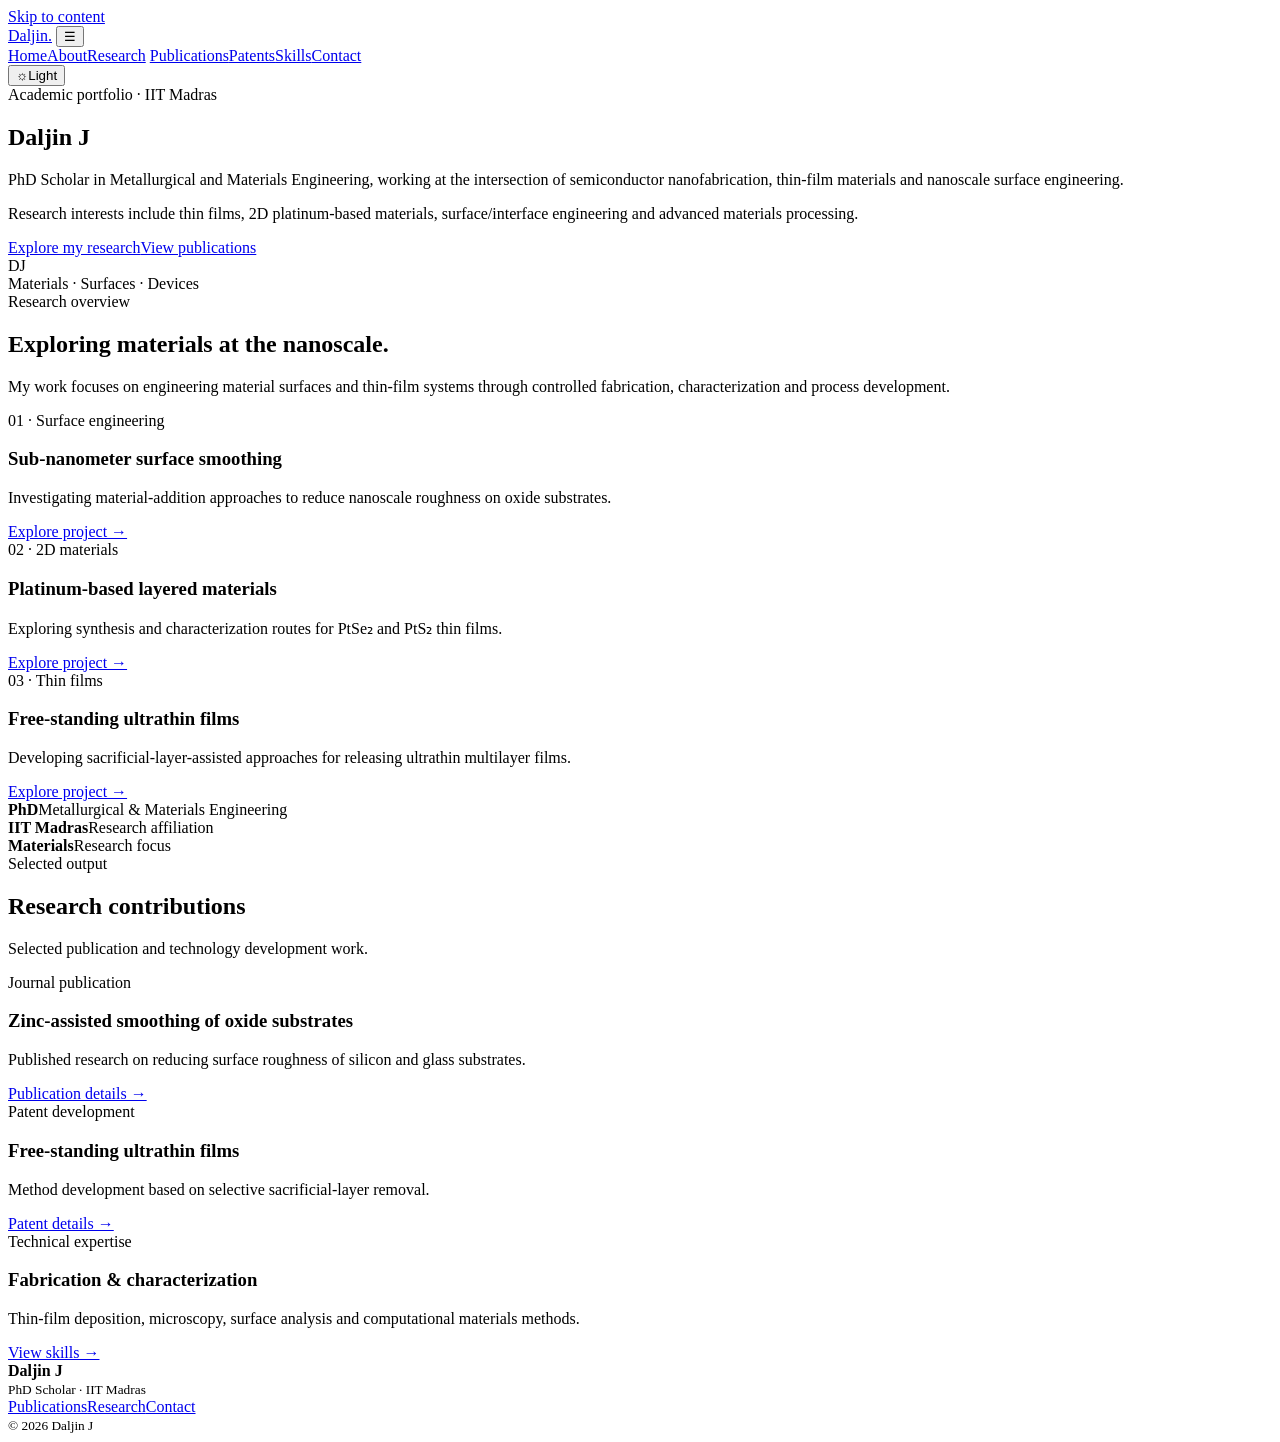
==== index.html @ 8bb71ea5 "Add files via upload" ====
<!doctype html>
<html lang="en"><head><meta charset="utf-8"><meta name="viewport" content="width=device-width, initial-scale=1">
<title>Home | Daljin J</title><meta name="description" content="Academic portfolio of Daljin J, PhD Scholar at IIT Madras.">
<link rel="stylesheet" href="assets/style.css"></head><body>
<a class="skip" href="#main">Skip to content</a>
<header class="site-header">
  <div class="container nav">
    <a class="brand" href="index.html">Daljin<span>.</span></a>
    <button class="menu-toggle" aria-label="Toggle navigation" aria-expanded="false">☰</button>
    <div class="nav-actions">
      <nav class="nav-links" aria-label="Main navigation">
        <a href="index.html">Home</a><a href="about.html">About</a><a href="research.html">Research</a>
        <a href="publications.html">Publications</a><a href="patents.html">Patents</a><a href="skills.html">Skills</a><a href="contact.html">Contact</a>
      </nav>
      <button class="theme-toggle" type="button" aria-label="Switch to light theme" title="Switch to light theme">
        <span class="theme-icon" aria-hidden="true">☼</span><span class="theme-label">Light</span>
      </button>
    </div>
  </div>
</header>
<main id="main">
<section class="hero"><div class="container hero-grid">
 <div><div class="eyebrow">Academic portfolio · IIT Madras</div><h1>Daljin J</h1>
 <div class="gold-rule"></div><p class="lead">PhD Scholar in Metallurgical and Materials Engineering, working at the intersection of semiconductor nanofabrication, thin-film materials and nanoscale surface engineering.</p>
 <p class="muted">Research interests include thin films, 2D platinum-based materials, surface/interface engineering and advanced materials processing.</p>
 <div class="actions"><a class="button primary" href="research.html">Explore my research</a><a class="button secondary" href="publications.html">View publications</a></div>
 </div>
 <div class="profile-art"><div class="profile-frame"><div class="profile-monogram">DJ</div><div class="profile-caption">Materials · Surfaces · Devices</div></div></div>
</div></section>
<section class="section"><div class="container">
 <div class="section-head"><div><div class="eyebrow">Research overview</div><h2>Exploring materials at the nanoscale.</h2></div><p>My work focuses on engineering material surfaces and thin-film systems through controlled fabrication, characterization and process development.</p></div>
 <div class="cards">
  <article class="card"><div class="card-kicker">01 · Surface engineering</div><h3>Sub-nanometer surface smoothing</h3><p>Investigating material-addition approaches to reduce nanoscale roughness on oxide substrates.</p><a class="text-link" href="research.html#surface">Explore project →</a></article>
  <article class="card"><div class="card-kicker">02 · 2D materials</div><h3>Platinum-based layered materials</h3><p>Exploring synthesis and characterization routes for PtSe₂ and PtS₂ thin films.</p><a class="text-link" href="research.html#platinum">Explore project →</a></article>
  <article class="card"><div class="card-kicker">03 · Thin films</div><h3>Free-standing ultrathin films</h3><p>Developing sacrificial-layer-assisted approaches for releasing ultrathin multilayer films.</p><a class="text-link" href="research.html#freestanding">Explore project →</a></article>
 </div>
 <div class="stats"><div class="stat"><strong>PhD</strong><span>Metallurgical & Materials Engineering</span></div><div class="stat"><strong>IIT Madras</strong><span>Research affiliation</span></div><div class="stat"><strong>Materials</strong><span>Research focus</span></div></div>
</div></section>
<section class="section soft"><div class="container"><div class="section-head"><div><div class="eyebrow">Selected output</div><h2>Research contributions</h2></div><p>Selected publication and technology development work.</p></div>
 <div class="cards">
  <article class="card"><div class="card-kicker">Journal publication</div><h3>Zinc-assisted smoothing of oxide substrates</h3><p>Published research on reducing surface roughness of silicon and glass substrates.</p><a class="text-link" href="publications.html">Publication details →</a></article>
  <article class="card"><div class="card-kicker">Patent development</div><h3>Free-standing ultrathin films</h3><p>Method development based on selective sacrificial-layer removal.</p><a class="text-link" href="patents.html">Patent details →</a></article>
  <article class="card"><div class="card-kicker">Technical expertise</div><h3>Fabrication & characterization</h3><p>Thin-film deposition, microscopy, surface analysis and computational materials methods.</p><a class="text-link" href="skills.html">View skills →</a></article>
 </div></div></section>
</main>
<footer class="footer"><div class="container footer-inner">
  <div><strong>Daljin J</strong><br><small>PhD Scholar · IIT Madras</small></div>
  <div class="footer-links"><a href="publications.html">Publications</a><a href="research.html">Research</a><a href="contact.html">Contact</a></div>
  <small>© <span id="year">2026</span> Daljin J</small>
</div></footer>
<script src="assets/site.js"></script>
</body></html>
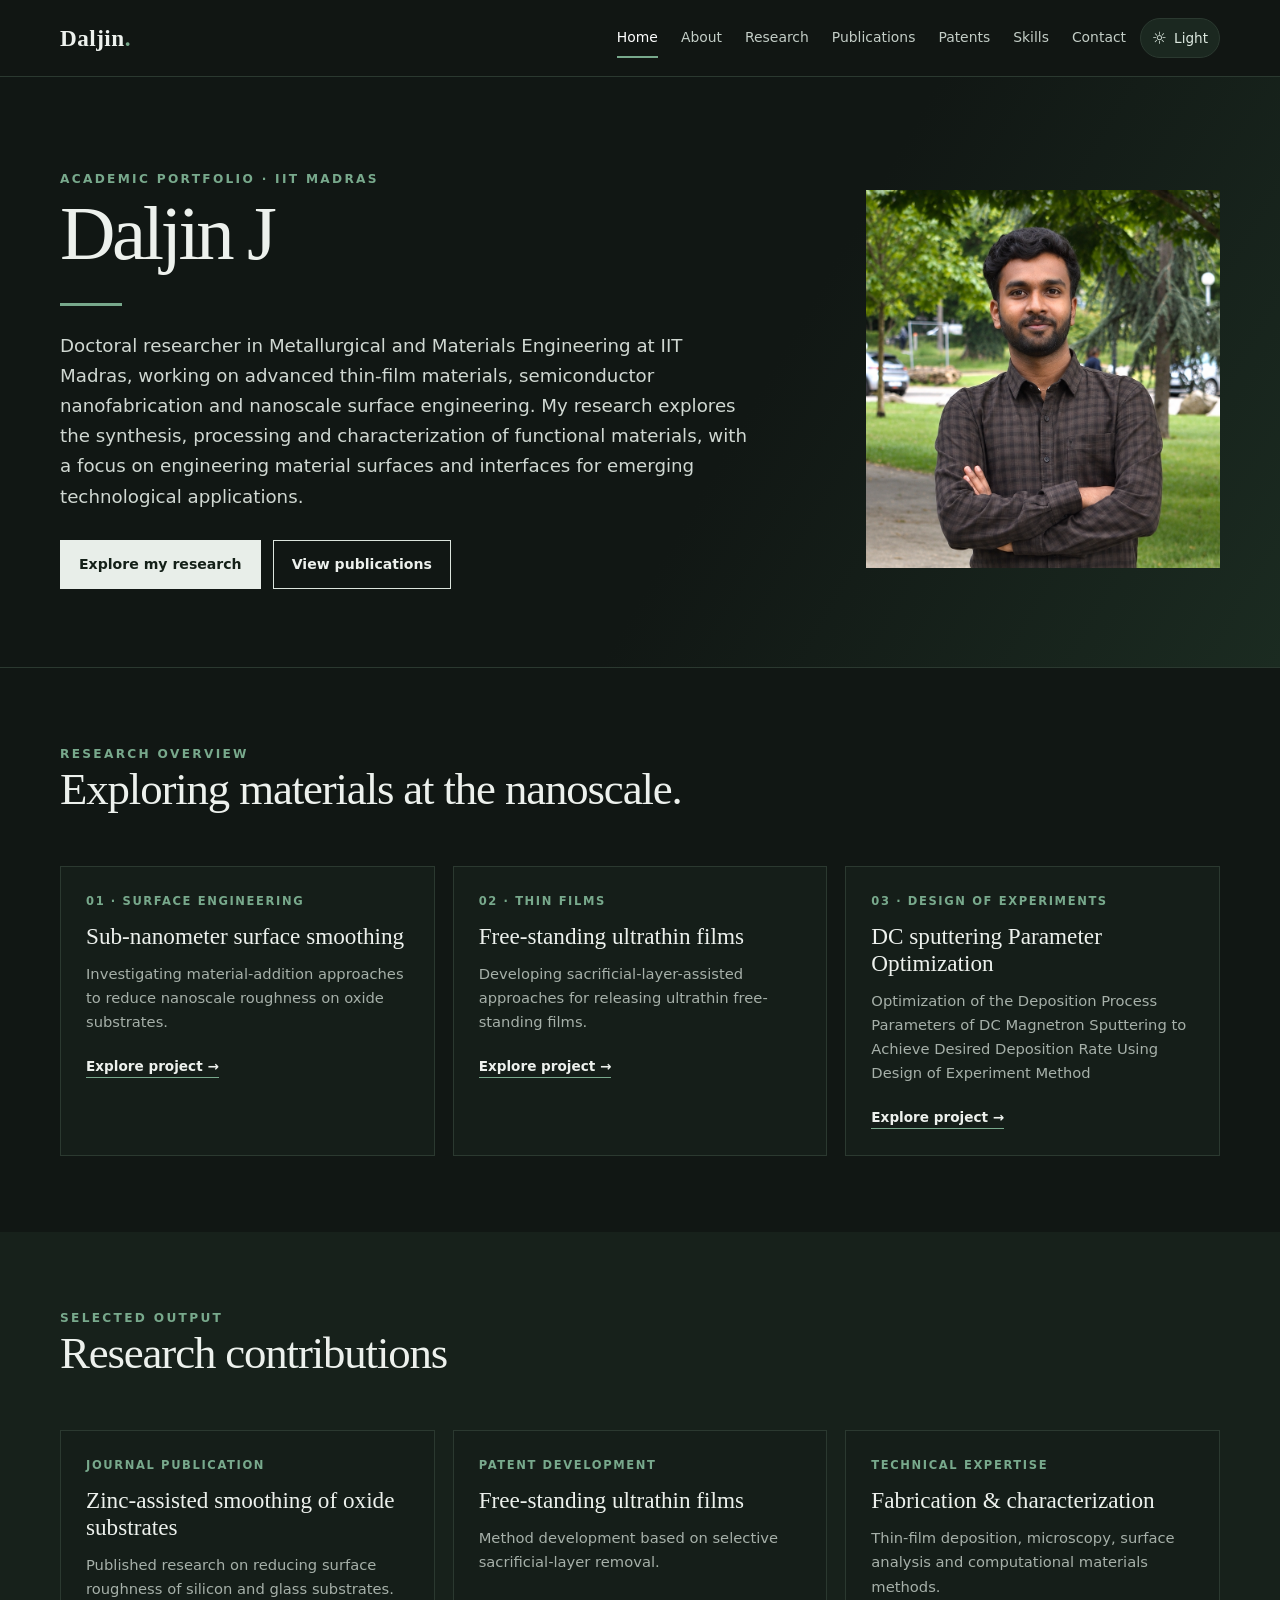
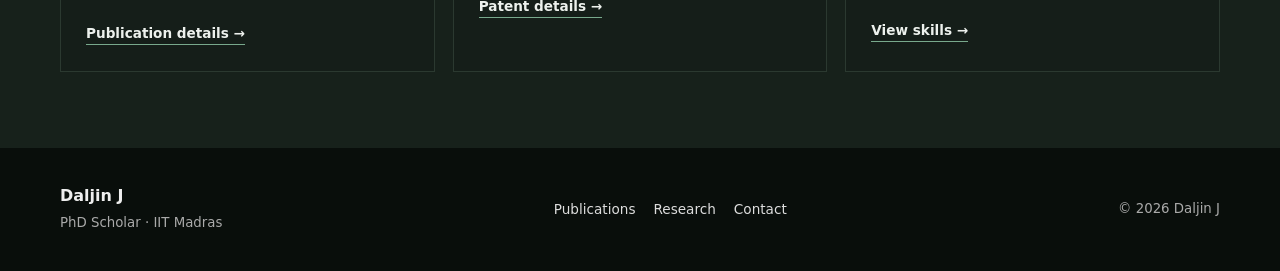
==== commit 6dbe3985: "Add files via upload" ====
--- a/index.html
+++ b/index.html
@@ -3,7 +3,7 @@
 <title>Home | Daljin J</title><meta name="description" content="Academic portfolio of Daljin J, PhD Scholar at IIT Madras.">
 <link rel="stylesheet" href="assets/style.css"></head><body>
 <a class="skip" href="#main">Skip to content</a>
-<header class="site-header">
+  <header class="site-header">
   <div class="container nav">
     <a class="brand" href="index.html">Daljin<span>.</span></a>
     <button class="menu-toggle" aria-label="Toggle navigation" aria-expanded="false">☰</button>
@@ -17,26 +17,28 @@
       </button>
     </div>
   </div>
-</header>
+  </header>
+
 <main id="main">
-<section class="hero"><div class="container hero-grid">
+
+  <section class="hero"><div class="container hero-grid">
  <div><div class="eyebrow">Academic portfolio · IIT Madras</div><h1>Daljin J</h1>
- <div class="gold-rule"></div><p class="lead">PhD Scholar in Metallurgical and Materials Engineering, working at the intersection of semiconductor nanofabrication, thin-film materials and nanoscale surface engineering.</p>
- <p class="muted">Research interests include thin films, 2D platinum-based materials, surface/interface engineering and advanced materials processing.</p>
+ <div class="gold-rule"></div><p class="lead">Doctoral researcher in Metallurgical and Materials Engineering at IIT Madras, working on advanced thin-film materials, semiconductor nanofabrication and nanoscale surface engineering. My research explores the synthesis, processing and characterization of functional materials, with a focus on engineering material surfaces and interfaces for emerging technological applications.</p>
  <div class="actions"><a class="button primary" href="research.html">Explore my research</a><a class="button secondary" href="publications.html">View publications</a></div>
  </div>
- <div class="profile-art"><div class="profile-frame"><div class="profile-monogram">DJ</div><div class="profile-caption">Materials · Surfaces · Devices</div></div></div>
-</div></section>
+ <div class="profile-art"><img src="assets/Daljin.png"
+         alt="Daljin J - PhD Scholar"
+         class="profile-photo"></div></div>
+  </div></section>
 <section class="section"><div class="container">
- <div class="section-head"><div><div class="eyebrow">Research overview</div><h2>Exploring materials at the nanoscale.</h2></div><p>My work focuses on engineering material surfaces and thin-film systems through controlled fabrication, characterization and process development.</p></div>
+ <div class="section-head"><div><div class="eyebrow">Research overview</div><h2>Exploring materials at the nanoscale.</h2></div></div>
  <div class="cards">
   <article class="card"><div class="card-kicker">01 · Surface engineering</div><h3>Sub-nanometer surface smoothing</h3><p>Investigating material-addition approaches to reduce nanoscale roughness on oxide substrates.</p><a class="text-link" href="research.html#surface">Explore project →</a></article>
-  <article class="card"><div class="card-kicker">02 · 2D materials</div><h3>Platinum-based layered materials</h3><p>Exploring synthesis and characterization routes for PtSe₂ and PtS₂ thin films.</p><a class="text-link" href="research.html#platinum">Explore project →</a></article>
-  <article class="card"><div class="card-kicker">03 · Thin films</div><h3>Free-standing ultrathin films</h3><p>Developing sacrificial-layer-assisted approaches for releasing ultrathin multilayer films.</p><a class="text-link" href="research.html#freestanding">Explore project →</a></article>
+  <article class="card"><div class="card-kicker">02 · Thin films</div><h3>Free-standing ultrathin films</h3><p>Developing sacrificial-layer-assisted approaches for releasing ultrathin free-standing films.</p><a class="text-link" href="research.html#freestanding">Explore project →</a></article>
+    <article class="card"><div class="card-kicker">03 · Design of Experiments</div><h3>DC sputtering Parameter Optimization</h3><p>Optimization of the Deposition Process Parameters of DC Magnetron Sputtering to Achieve Desired Deposition Rate Using Design of Experiment Method</p><a class="text-link" href="research.html#doe">Explore project →</a></article>
  </div>
- <div class="stats"><div class="stat"><strong>PhD</strong><span>Metallurgical & Materials Engineering</span></div><div class="stat"><strong>IIT Madras</strong><span>Research affiliation</span></div><div class="stat"><strong>Materials</strong><span>Research focus</span></div></div>
-</div></section>
-<section class="section soft"><div class="container"><div class="section-head"><div><div class="eyebrow">Selected output</div><h2>Research contributions</h2></div><p>Selected publication and technology development work.</p></div>
+</section>
+<section class="section soft"><div class="container"><div class="section-head"><div><div class="eyebrow">Selected output</div><h2>Research contributions</h2></div></div>
  <div class="cards">
   <article class="card"><div class="card-kicker">Journal publication</div><h3>Zinc-assisted smoothing of oxide substrates</h3><p>Published research on reducing surface roughness of silicon and glass substrates.</p><a class="text-link" href="publications.html">Publication details →</a></article>
   <article class="card"><div class="card-kicker">Patent development</div><h3>Free-standing ultrathin films</h3><p>Method development based on selective sacrificial-layer removal.</p><a class="text-link" href="patents.html">Patent details →</a></article>
--- a/assets/style.css
+++ b/assets/style.css
@@ -0,0 +1,225 @@
+:root{
+  --ink:#171717; --muted:#66645f; --gold:#245b45; --gold-light:#dce9e1;
+  --paper:#fff; --soft:#f7f6f2; --line:#e8e5dd; --max:1160px;
+  --serif:Georgia,"Times New Roman",serif; --sans:Inter,ui-sans-serif,system-ui,-apple-system,"Segoe UI",sans-serif;
+}
+*{box-sizing:border-box}
+html{scroll-behavior:smooth}
+body{margin:0;background:var(--paper);color:var(--ink);font-family:var(--sans);line-height:1.65}
+a{color:inherit;text-decoration:none}
+a:hover{color:var(--gold)}
+img{max-width:100%;display:block}
+.container{width:min(var(--max),calc(100% - 44px));margin:auto}
+.skip{position:absolute;left:-999px;top:8px;background:#fff;padding:10px;z-index:99}.skip:focus{left:8px}
+.site-header{position:sticky;top:0;z-index:20;background:rgba(255,255,255,.94);backdrop-filter:blur(12px);border-bottom:1px solid var(--line)}
+.nav{height:76px;display:flex;align-items:center;justify-content:space-between;gap:24px}
+.brand{font-family:var(--serif);font-size:1.45rem;font-weight:700;letter-spacing:.02em}
+.brand span{color:var(--gold)}
+.nav-links{display:flex;align-items:center;gap:23px;font-size:.87rem;color:#444}
+.nav-links a{padding:8px 0;border-bottom:2px solid transparent}
+.nav-links a.active,.nav-links a:hover{color:var(--ink);border-color:var(--gold)}
+.menu-toggle{display:none;border:1px solid var(--line);background:white;border-radius:8px;padding:8px 11px;font-size:1rem}
+.hero{padding:92px 0 78px;background:linear-gradient(120deg,#fff 0%,#fff 58%,#f1f6f2 100%);border-bottom:1px solid var(--line);overflow:hidden}
+.hero-grid{display:grid;grid-template-columns:1.35fr .65fr;gap:70px;align-items:center}
+.eyebrow{font-size:.76rem;letter-spacing:.19em;text-transform:uppercase;color:var(--gold);font-weight:750}
+h1,h2,h3{line-height:1.16;margin:0 0 18px}
+h1{font-family:var(--serif);font-size:clamp(3rem,6vw,5.2rem);font-weight:500;letter-spacing:-.045em}
+h2{font-family:var(--serif);font-size:clamp(2rem,3.5vw,3rem);font-weight:500;letter-spacing:-.025em}
+h3{font-size:1.08rem}
+.lead{font-size:1.14rem;color:#45433e;max-width:690px}
+.muted{color:var(--muted)}
+.gold-rule{width:62px;height:3px;background:var(--gold);margin:25px 0}
+.actions{display:flex;gap:12px;flex-wrap:wrap;margin-top:28px}
+.button{display:inline-flex;align-items:center;justify-content:center;padding:12px 18px;border:1px solid var(--ink);font-size:.88rem;font-weight:650;transition:.2s}
+.button.primary{background:var(--ink);color:white}
+.button.primary:hover{background:var(--gold);border-color:var(--gold)}
+.button.secondary:hover{border-color:var(--gold);color:var(--gold)}
+.profile-art{min-height:340px;position:relative;display:grid;place-items:center}
+.profile-frame{width:min(100%,330px);aspect-ratio:4/5;border:1px solid #b9cec1;background:linear-gradient(145deg,#edf3ee,#fff 48%,#dce9e1);position:relative;display:grid;place-items:center;overflow:hidden}
+.profile-frame:before,.profile-frame:after{content:"";position:absolute;border:1px solid rgba(36,91,69,.42);border-radius:50%;width:250px;height:250px}
+.profile-frame:after{width:330px;height:330px}
+.profile-monogram{font-family:var(--serif);font-size:5.5rem;color:#245b45;z-index:1}
+.profile-caption{position:absolute;bottom:20px;left:20px;z-index:2;font-size:.72rem;letter-spacing:.15em;text-transform:uppercase;color:#536b5d}
+.section{padding:76px 0}
+.section.soft{background:var(--soft)}
+.section-head{display:flex;align-items:end;justify-content:space-between;gap:30px;margin-bottom:32px}
+.section-head p{max-width:520px;margin:0;color:var(--muted)}
+.cards{display:grid;grid-template-columns:repeat(3,1fr);gap:18px}
+.card{border:1px solid var(--line);background:#fff;padding:25px;transition:transform .25s,border-color .25s,box-shadow .25s}
+.card:hover{transform:translateY(-5px);border-color:#9ab9a7;box-shadow:0 14px 34px rgba(25,20,10,.07)}
+.card-kicker{color:var(--gold);font-size:.72rem;letter-spacing:.14em;text-transform:uppercase;font-weight:750}
+.card h3{font-family:var(--serif);font-size:1.45rem;font-weight:500;margin:12px 0}
+.card p{color:var(--muted);font-size:.92rem;margin:0 0 18px}
+.text-link{font-size:.85rem;font-weight:700;border-bottom:1px solid var(--gold);padding-bottom:3px}
+.stats{display:grid;grid-template-columns:repeat(3,1fr);gap:1px;background:var(--line);border:1px solid var(--line);margin-top:35px}
+.stat{background:white;padding:22px}.stat strong{display:block;font-family:var(--serif);font-size:1.8rem;font-weight:500}.stat span{font-size:.8rem;color:var(--muted)}
+.page-hero{padding:68px 0 54px;background:var(--soft);border-bottom:1px solid var(--line)}
+.page-hero h1{font-size:clamp(2.7rem,5vw,4rem);margin:12px 0}
+.content{padding:58px 0 84px}
+.two-col{display:grid;grid-template-columns:1.4fr .6fr;gap:60px}
+.prose p{color:#4e4b45}
+.prose h2{font-size:2rem;margin-top:35px}
+.prose ul{padding-left:20px;color:#4e4b45}
+.info-panel{background:var(--soft);padding:25px;border-top:3px solid var(--gold);height:max-content}
+.info-panel h3{font-family:var(--serif);font-size:1.4rem;font-weight:500}
+.info-list{list-style:none;padding:0;margin:0}.info-list li{padding:10px 0;border-bottom:1px solid var(--line);font-size:.9rem}
+.project-list{display:grid;gap:20px}
+.project{display:grid;grid-template-columns:210px 1fr;border:1px solid var(--line)}
+.project-visual{min-height:190px;background:linear-gradient(135deg,#e8e0ce,#f9f8f4);display:grid;place-items:center;position:relative;overflow:hidden}
+.project-visual:before{content:"";width:125px;height:125px;border:1px solid #b18a3b;border-radius:50%;box-shadow:0 0 0 18px rgba(177,138,59,.09),0 0 0 38px rgba(177,138,59,.06)}
+.project-visual span{position:absolute;font-family:var(--serif);font-size:1.7rem;color:#245b45}
+.project-body{padding:25px}
+.project-body h3{font-family:var(--serif);font-size:1.55rem;font-weight:500}
+.tag-list{display:flex;gap:7px;flex-wrap:wrap;margin-top:14px}
+.tag{font-size:.72rem;padding:5px 9px;background:#edf3ee;color:#315c47;border:1px solid #dce8df}
+.publication{padding:23px 0;border-bottom:1px solid var(--line);display:grid;grid-template-columns:75px 1fr;gap:20px}
+.pub-year{font-family:var(--serif);font-size:1.5rem;color:var(--gold)}
+.pub-title{font-weight:700;margin-bottom:6px}
+.pub-meta{color:var(--muted);font-size:.88rem}
+.notice{padding:14px 17px;background:#fbf8f0;border-left:3px solid var(--gold);font-size:.88rem;color:#61543a;margin:22px 0}
+.skill-grid{display:grid;grid-template-columns:repeat(2,1fr);gap:18px}
+.skill-box{border:1px solid var(--line);padding:23px}
+.skill-box h3{font-family:var(--serif);font-size:1.35rem;font-weight:500}
+.skill-box p{font-size:.9rem;color:var(--muted);margin-bottom:0}
+.footer{background:#171717;color:#eee;padding:35px 0}
+.footer-inner{display:flex;justify-content:space-between;gap:25px;align-items:center}
+.footer small{color:#aaa}
+.footer-links{display:flex;gap:18px;font-size:.85rem;color:#ddd}
+.contact-grid{display:grid;grid-template-columns:1fr 1fr;gap:18px}
+.contact-card{border:1px solid var(--line);padding:22px}
+.contact-card span{display:block;color:var(--gold);font-size:.72rem;letter-spacing:.13em;text-transform:uppercase;font-weight:750}
+.contact-card strong{display:block;margin-top:7px}
+@media(max-width:850px){
+ .hero-grid,.two-col{grid-template-columns:1fr;gap:35px}.profile-art{min-height:260px}.profile-frame{width:240px}
+ .cards{grid-template-columns:1fr 1fr}.nav-links{gap:12px;font-size:.78rem}
+}
+@media(max-width:650px){
+ .container{width:min(var(--max),calc(100% - 32px))}.nav{height:66px}.menu-toggle{display:block}
+ .nav-links{display:none;position:absolute;top:66px;left:0;right:0;background:#fff;border-bottom:1px solid var(--line);padding:15px 22px 22px;flex-direction:column;align-items:flex-start}
+ .nav-links.open{display:flex}.nav-links a{width:100%;padding:8px 0}
+ .hero{padding:60px 0}.section{padding:55px 0}.cards,.skill-grid,.contact-grid{grid-template-columns:1fr}
+ .section-head{display:block}.section-head p{margin-top:12px}.project{grid-template-columns:1fr}.project-visual{min-height:145px}
+ .publication{grid-template-columns:55px 1fr;gap:12px}.footer-inner{align-items:flex-start;flex-direction:column}
+}
+
+
+/* Dark theme */
+:root{
+  color-scheme:dark;
+  --ink:#edf1ed;
+  --muted:#a6b0a9;
+  --gold:#78a98c;
+  --gold-light:#203b2d;
+  --paper:#111714;
+  --soft:#17211b;
+  --line:#2b3930;
+}
+body{background:var(--paper);color:var(--ink)}
+.site-header{background:rgba(17,23,20,.94);border-bottom-color:var(--line)}
+.nav-links{color:#c4cec7}
+.nav-links a.active,.nav-links a:hover{color:#fff}
+.menu-toggle{background:#17211b;color:var(--ink);border-color:var(--line)}
+.hero{background:linear-gradient(120deg,#111714 0%,#111714 58%,#1b2b21 100%);border-bottom-color:var(--line)}
+.lead{color:#d0d8d2}
+.muted{color:var(--muted)}
+.profile-frame{border-color:#41664f;background:linear-gradient(145deg,#20382a,#17221b 48%,#294432)}
+.profile-frame:before,.profile-frame:after{border-color:rgba(120,169,140,.42)}
+.profile-monogram{color:#91bda2}
+.profile-caption{color:#b4cbb9}
+.card{background:#151e19;border-color:var(--line)}
+.card:hover{border-color:#557d63;box-shadow:0 14px 34px rgba(0,0,0,.24)}
+.card p{color:var(--muted)}
+.button{border-color:#dce5de}
+.button.primary{background:#e8eee9;color:#142018;border-color:#e8eee9}
+.button.primary:hover{background:#78a98c;border-color:#78a98c;color:#102016}
+.button.secondary:hover{border-color:#78a98c;color:#91bda2}
+.section.soft,.page-hero{background:#17211b;border-color:var(--line)}
+.stats{background:var(--line);border-color:var(--line)}
+.stat{background:#151e19}
+.project{border-color:var(--line)}
+.project-visual{background:linear-gradient(135deg,#20382a,#17211b)}
+.project-visual:before{border-color:#78a98c;box-shadow:0 0 0 18px rgba(120,169,140,.09),0 0 0 38px rgba(120,169,140,.05)}
+.project-visual span{color:#91bda2}
+.pub-meta{color:var(--muted)}
+.publication{border-bottom-color:var(--line)}
+.notice{background:#202b23;border-left-color:#78a98c;color:#c0d1c5}
+.tag{background:#203329;color:#a9cbb5;border-color:#365442}
+.info-panel{background:#17211b;border-top-color:#78a98c}
+.info-list li{border-bottom-color:var(--line)}
+.contact-card,.skill-box{border-color:var(--line);background:#151e19}
+.contact-card p,.skill-box p{color:var(--muted)}
+.footer{background:#090e0b}
+a{color:inherit}
+@media(max-width:650px){
+ .nav-links{background:#111714;border-bottom-color:var(--line)}
+}
+
+
+/* Theme switch */
+.nav-actions{display:flex;align-items:center;gap:14px}
+.theme-toggle{
+  display:inline-flex;align-items:center;justify-content:center;gap:7px;
+  min-width:42px;height:40px;padding:0 11px;border:1px solid var(--line);
+  border-radius:999px;background:#1b2820;color:#dce8df;cursor:pointer;
+  font:inherit;font-size:.85rem;transition:background .2s,border-color .2s,transform .2s
+}
+.theme-toggle:hover{border-color:var(--gold);transform:translateY(-1px)}
+.theme-toggle .theme-icon{font-size:1.05rem;line-height:1}
+.theme-toggle:focus-visible{outline:2px solid var(--gold);outline-offset:3px}
+@media(max-width:650px){
+  .nav-actions{gap:9px}
+  .theme-toggle{height:38px;min-width:40px;padding:0 10px}
+}
+
+/* Light theme overrides; dark remains the default. */
+body[data-theme="light"]{
+  color-scheme:light;
+  --ink:#171717;--muted:#66645f;--gold:#245b45;--gold-light:#dce9e1;
+  --paper:#fff;--soft:#f7f6f2;--line:#e8e5dd;
+  background:var(--paper);color:var(--ink)
+}
+body[data-theme="light"] .site-header{background:rgba(255,255,255,.94);border-bottom-color:var(--line)}
+body[data-theme="light"] .nav-links{color:#444}
+body[data-theme="light"] .nav-links a.active,
+body[data-theme="light"] .nav-links a:hover{color:var(--ink)}
+body[data-theme="light"] .menu-toggle{background:#fff;color:var(--ink);border-color:var(--line)}
+body[data-theme="light"] .hero{background:linear-gradient(120deg,#fff 0%,#fff 58%,#f1f6f2 100%);border-bottom-color:var(--line)}
+body[data-theme="light"] .lead{color:#45433e}
+body[data-theme="light"] .muted{color:var(--muted)}
+body[data-theme="light"] .profile-frame{border-color:#b9cec1;background:linear-gradient(145deg,#edf3ee,#fff 48%,#dce9e1)}
+body[data-theme="light"] .profile-frame:before,
+body[data-theme="light"] .profile-frame:after{border-color:rgba(36,91,69,.42)}
+body[data-theme="light"] .profile-monogram{color:#245b45}
+body[data-theme="light"] .profile-caption{color:#536b5d}
+body[data-theme="light"] .card{background:#fff;border-color:var(--line)}
+body[data-theme="light"] .card:hover{border-color:#9ab9a7;box-shadow:0 14px 34px rgba(25,20,10,.07)}
+body[data-theme="light"] .card p{color:var(--muted)}
+body[data-theme="light"] .button{border-color:var(--ink)}
+body[data-theme="light"] .button.primary{background:var(--ink);color:#fff;border-color:var(--ink)}
+body[data-theme="light"] .button.primary:hover{background:var(--gold);border-color:var(--gold);color:#fff}
+body[data-theme="light"] .button.secondary:hover{border-color:var(--gold);color:var(--gold)}
+body[data-theme="light"] .section.soft,
+body[data-theme="light"] .page-hero{background:var(--soft);border-color:var(--line)}
+body[data-theme="light"] .stats{background:var(--line);border-color:var(--line)}
+body[data-theme="light"] .stat{background:#fff}
+body[data-theme="light"] .project{border-color:var(--line)}
+body[data-theme="light"] .project-visual{background:linear-gradient(135deg,#dce9e1,#f9f8f4)}
+body[data-theme="light"] .project-visual:before{border-color:#245b45;box-shadow:0 0 0 18px rgba(36,91,69,.09),0 0 0 38px rgba(36,91,69,.06)}
+body[data-theme="light"] .project-visual span{color:#245b45}
+body[data-theme="light"] .pub-meta{color:var(--muted)}
+body[data-theme="light"] .publication{border-bottom-color:var(--line)}
+body[data-theme="light"] .notice{background:#fbf8f0;border-left-color:#245b45;color:#61543a}
+body[data-theme="light"] .tag{background:#edf3ee;color:#315c47;border-color:#dce8df}
+body[data-theme="light"] .info-panel{background:var(--soft);border-top-color:#245b45}
+body[data-theme="light"] .info-list li{border-bottom-color:var(--line)}
+body[data-theme="light"] .contact-card,
+body[data-theme="light"] .skill-box{border-color:var(--line);background:#fff}
+body[data-theme="light"] .contact-card p,
+body[data-theme="light"] .skill-box p{color:var(--muted)}
+body[data-theme="light"] .footer{background:#171717}
+body[data-theme="light"] .footer small{color:#aaa}
+body[data-theme="light"] .nav-links{background:transparent}
+body[data-theme="light"] .theme-toggle{background:#f4f6f3;color:#245b45;border-color:#dce8df}
+@media(max-width:650px){
+  body[data-theme="light"] .nav-links{background:#fff;border-bottom-color:var(--line)}
+}
